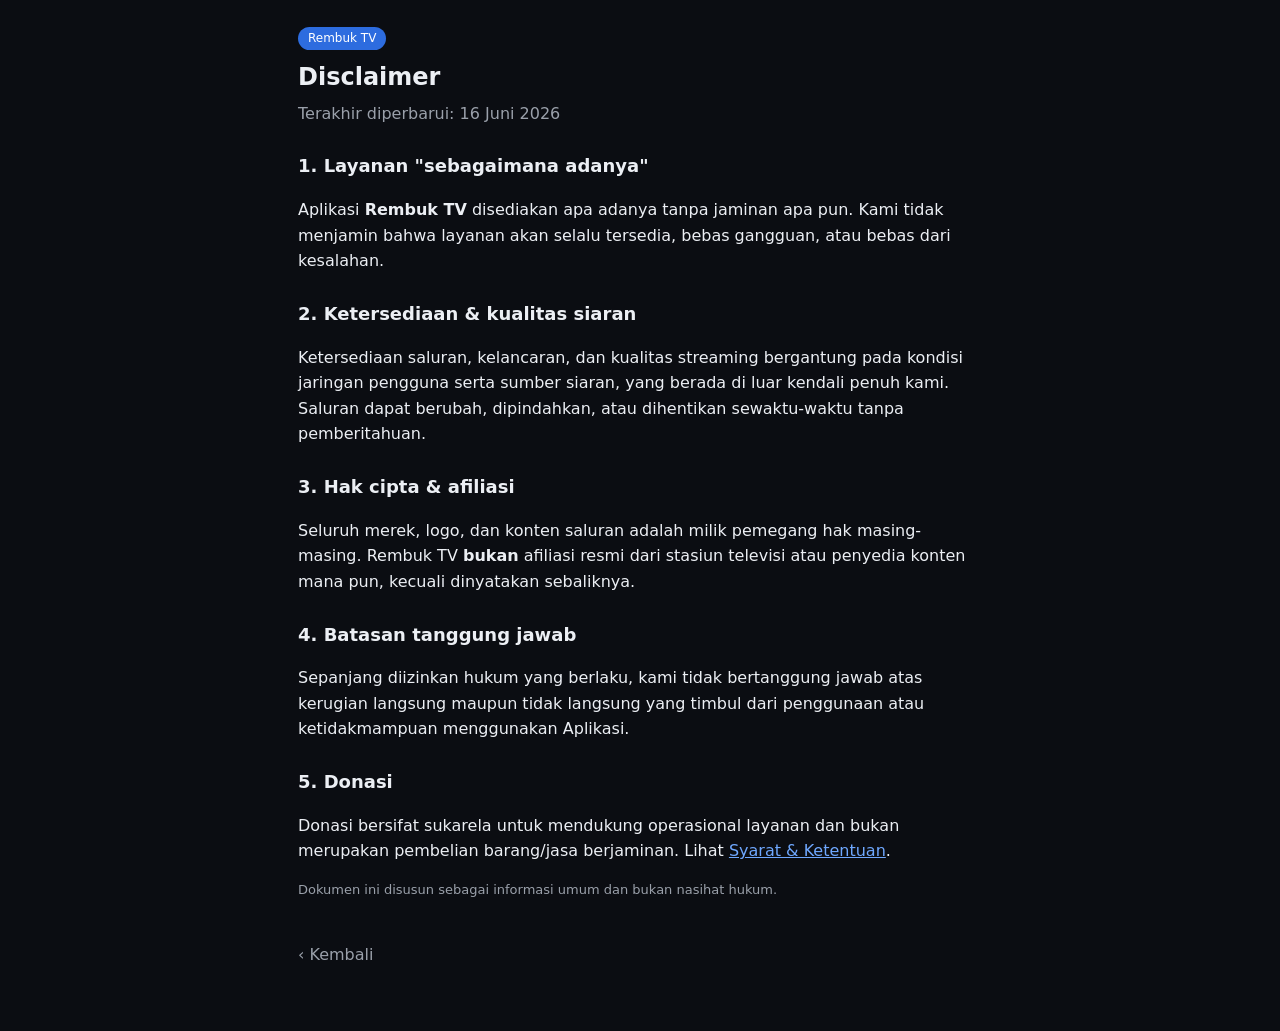
==== website/disclaimer.html @ 8e77358a "Website: reframe ke donasi + tambah Privacy/Terms/Disclaimer - index.html: judul/langkah/pesan WA ja" ====
<!doctype html>
<html lang="id">
<head>
<meta charset="utf-8">
<meta name="viewport" content="width=device-width, initial-scale=1">
<title>Disclaimer — Rembuk TV</title>
<style>
  :root { color-scheme: dark; }
  * { box-sizing: border-box; }
  body { margin: 0; font-family: system-ui, -apple-system, Segoe UI, Roboto, Arial, sans-serif;
         background: #0b0d12; color: #eceff4; line-height: 1.6; }
  .wrap { max-width: 720px; margin: 0 auto; padding: 24px 18px 64px; }
  h1 { font-size: 24px; margin: 8px 0 4px; }
  h2 { font-size: 18px; margin: 26px 0 8px; }
  .sub { color: #9aa0aa; margin-top: 0; }
  .muted { color: #9aa0aa; font-size: 13px; }
  ul { padding-left: 20px; } li { margin: 6px 0; }
  a { color: #6fa8ff; }
  .badge { display:inline-block; background:#2d6cdf; color:#fff; border-radius:999px; padding:2px 10px; font-size:12px; }
  .back { display:inline-block; margin-top:28px; color:#9aa0aa; text-decoration:none; }
</style>
</head>
<body>
<div class="wrap">
  <span class="badge">Rembuk TV</span>
  <h1>Disclaimer</h1>
  <p class="sub">Terakhir diperbarui: 16 Juni 2026</p>

  <h2>1. Layanan "sebagaimana adanya"</h2>
  <p>Aplikasi <b>Rembuk TV</b> disediakan apa adanya tanpa jaminan apa pun. Kami tidak menjamin bahwa layanan akan selalu tersedia, bebas gangguan, atau bebas dari kesalahan.</p>

  <h2>2. Ketersediaan &amp; kualitas siaran</h2>
  <p>Ketersediaan saluran, kelancaran, dan kualitas streaming bergantung pada kondisi jaringan pengguna serta sumber siaran, yang berada di luar kendali penuh kami. Saluran dapat berubah, dipindahkan, atau dihentikan sewaktu-waktu tanpa pemberitahuan.</p>

  <h2>3. Hak cipta &amp; afiliasi</h2>
  <p>Seluruh merek, logo, dan konten saluran adalah milik pemegang hak masing-masing. Rembuk TV <b>bukan</b> afiliasi resmi dari stasiun televisi atau penyedia konten mana pun, kecuali dinyatakan sebaliknya.</p>

  <h2>4. Batasan tanggung jawab</h2>
  <p>Sepanjang diizinkan hukum yang berlaku, kami tidak bertanggung jawab atas kerugian langsung maupun tidak langsung yang timbul dari penggunaan atau ketidakmampuan menggunakan Aplikasi.</p>

  <h2>5. Donasi</h2>
  <p>Donasi bersifat sukarela untuk mendukung operasional layanan dan bukan merupakan pembelian barang/jasa berjaminan. Lihat <a href="terms.html">Syarat &amp; Ketentuan</a>.</p>

  <p class="muted">Dokumen ini disusun sebagai informasi umum dan bukan nasihat hukum.</p>

  <a class="back" href="index.html">‹ Kembali</a>
</div>
</body>
</html>
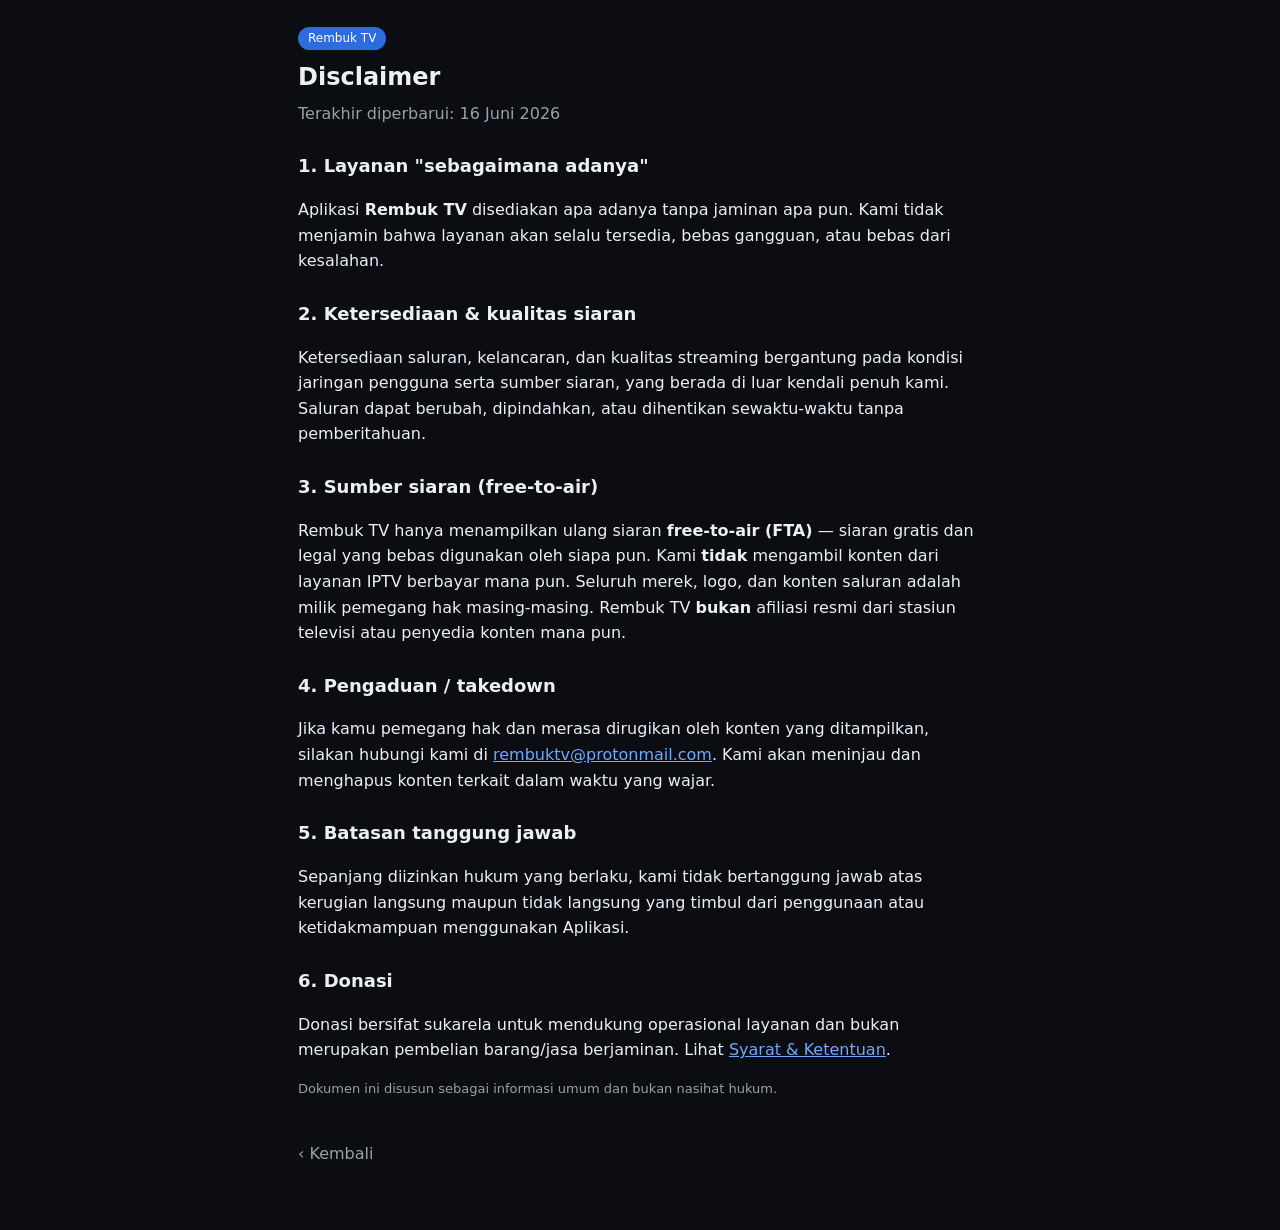
==== commit 6057bd51: "Website: pernyataan sumber free-to-air + kontak takedown - disclaimer: bagian sumber siaran FTA + ja" ====
--- a/website/disclaimer.html
+++ b/website/disclaimer.html
@@ -32,13 +32,16 @@
   <h2>2. Ketersediaan &amp; kualitas siaran</h2>
   <p>Ketersediaan saluran, kelancaran, dan kualitas streaming bergantung pada kondisi jaringan pengguna serta sumber siaran, yang berada di luar kendali penuh kami. Saluran dapat berubah, dipindahkan, atau dihentikan sewaktu-waktu tanpa pemberitahuan.</p>
 
-  <h2>3. Hak cipta &amp; afiliasi</h2>
-  <p>Seluruh merek, logo, dan konten saluran adalah milik pemegang hak masing-masing. Rembuk TV <b>bukan</b> afiliasi resmi dari stasiun televisi atau penyedia konten mana pun, kecuali dinyatakan sebaliknya.</p>
+  <h2>3. Sumber siaran (free-to-air)</h2>
+  <p>Rembuk TV hanya menampilkan ulang siaran <b>free-to-air (FTA)</b> — siaran gratis dan legal yang bebas digunakan oleh siapa pun. Kami <b>tidak</b> mengambil konten dari layanan IPTV berbayar mana pun. Seluruh merek, logo, dan konten saluran adalah milik pemegang hak masing-masing. Rembuk TV <b>bukan</b> afiliasi resmi dari stasiun televisi atau penyedia konten mana pun.</p>
 
-  <h2>4. Batasan tanggung jawab</h2>
+  <h2>4. Pengaduan / takedown</h2>
+  <p>Jika kamu pemegang hak dan merasa dirugikan oleh konten yang ditampilkan, silakan hubungi kami di <a href="mailto:rembuktv@protonmail.com">rembuktv@protonmail.com</a>. Kami akan meninjau dan menghapus konten terkait dalam waktu yang wajar.</p>
+
+  <h2>5. Batasan tanggung jawab</h2>
   <p>Sepanjang diizinkan hukum yang berlaku, kami tidak bertanggung jawab atas kerugian langsung maupun tidak langsung yang timbul dari penggunaan atau ketidakmampuan menggunakan Aplikasi.</p>
 
-  <h2>5. Donasi</h2>
+  <h2>6. Donasi</h2>
   <p>Donasi bersifat sukarela untuk mendukung operasional layanan dan bukan merupakan pembelian barang/jasa berjaminan. Lihat <a href="terms.html">Syarat &amp; Ketentuan</a>.</p>
 
   <p class="muted">Dokumen ini disusun sebagai informasi umum dan bukan nasihat hukum.</p>
